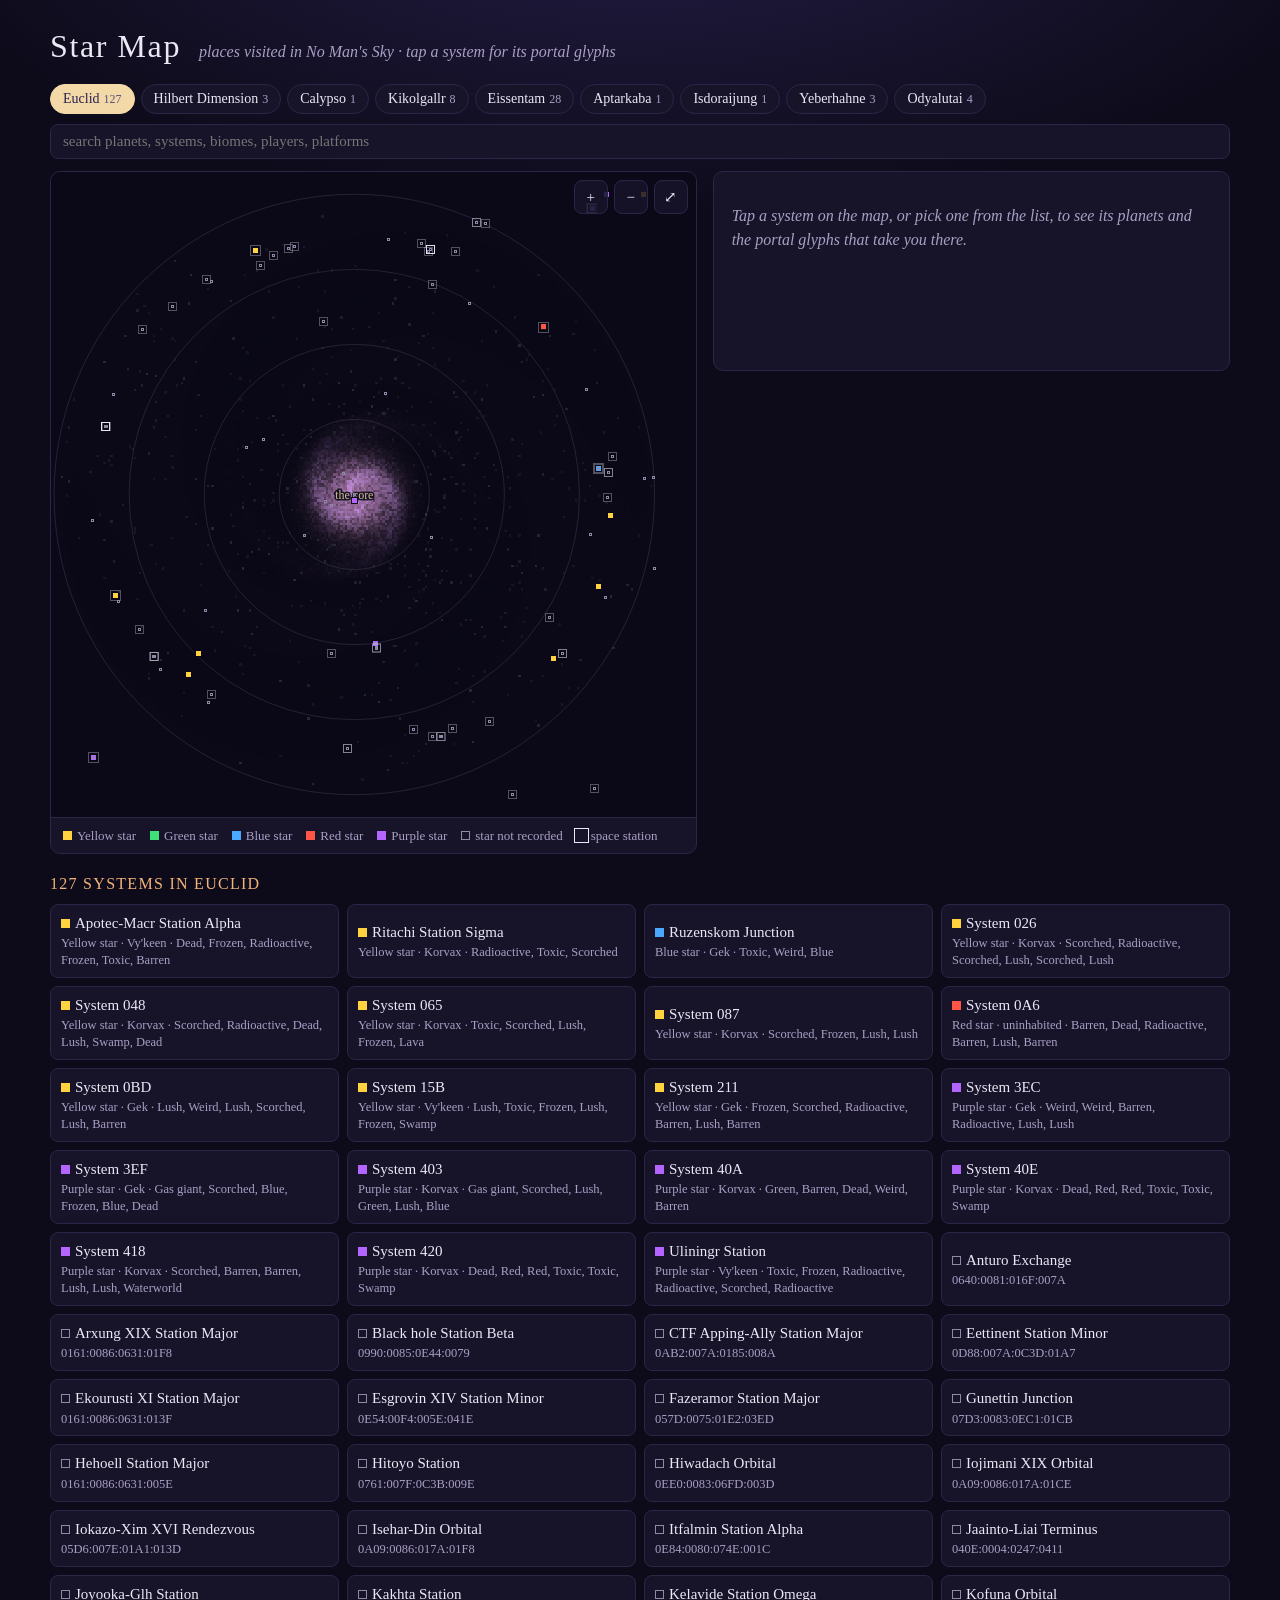
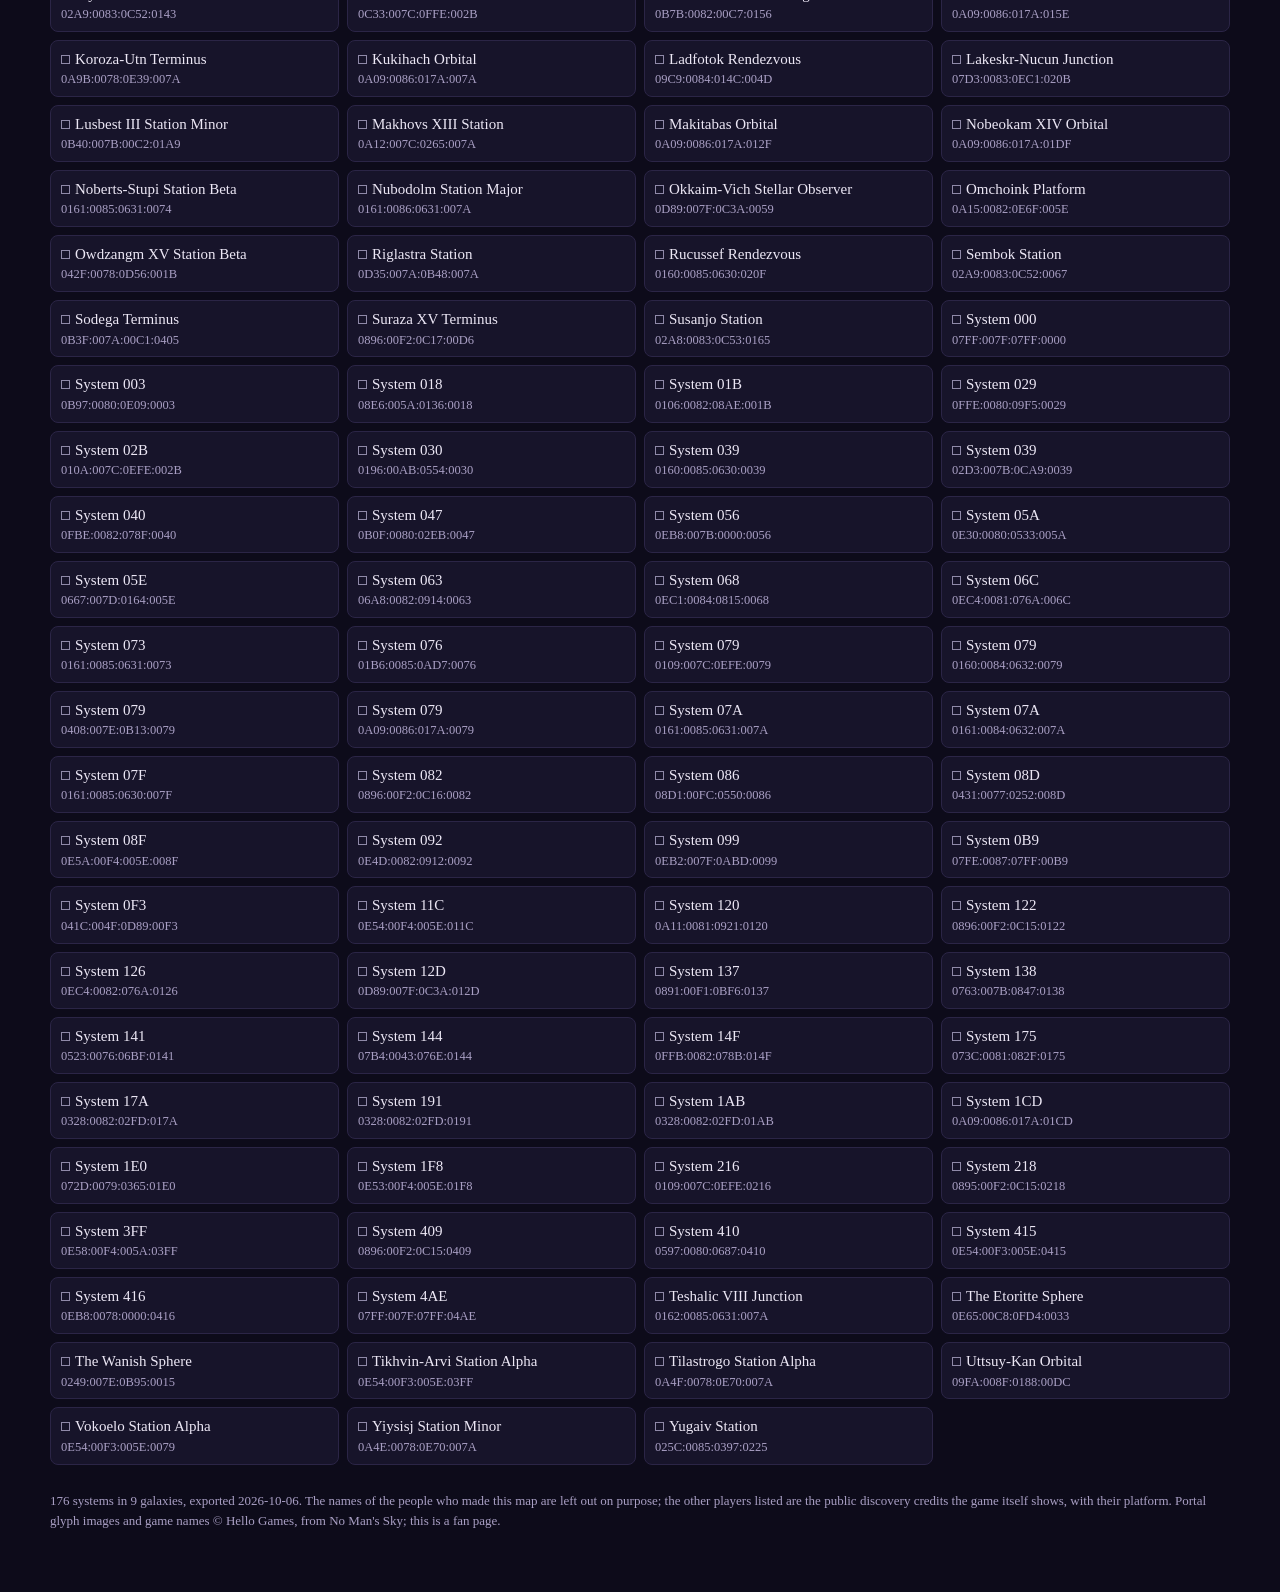
==== starmap/index.html @ 7ab8ec62 "Striker's Outpost: the site's new name, and a Star Map you can share - The site is now called Strike" ====
<!doctype html>
<html lang="en">
<head>
<meta charset="utf-8">
<meta name="viewport" content="width=device-width, initial-scale=1">
<title>Star Map</title>
<meta name="description" content="Places visited in No Man's Sky: every system's star, race, economy and planets, with portal glyphs to go there.">
<style>
  :root {
    --bg: #0d0b1a; --panel: #17142a; --panel2: #1e1a36; --line: #2b2546; --ink: #ece7f5; --muted: #a99fc4;
    --gold: #f4d9a8; --accent: #f4b37a;
  }
  * { box-sizing: border-box; }
  html { background: var(--bg); }
  body {
    margin: 0; color: var(--ink); font: 16px/1.5 Georgia, "Iowan Old Style", "Palatino Linotype", serif;
    background: radial-gradient(1200px 520px at 50% -12%, #241d45 0%, var(--bg) 62%) fixed, var(--bg);
    padding: 22px 18px 60px;
  }
  [hidden] { display: none !important; }
  a { color: var(--accent); }
  .wrap { max-width: 1180px; margin: 0 auto; }
  header { display: flex; flex-wrap: wrap; align-items: baseline; gap: 4px 18px; margin-bottom: 14px; }
  h1 { font-weight: normal; letter-spacing: 0.05em; font-size: 2rem; margin: 0; }
  .sub { color: var(--muted); font-style: italic; margin: 0; flex: 1 1 260px; }
  .toolbar { display: flex; flex-wrap: wrap; gap: 10px; align-items: center; margin-bottom: 12px; }
  .tabs { display: flex; flex-wrap: wrap; gap: 6px; }
  .tab, .chip, button.small {
    font: 14px/1 Georgia, serif; color: var(--ink); background: var(--panel); border: 1px solid var(--line);
    border-radius: 999px; padding: 7px 12px; cursor: pointer;
  }
  .tab[aria-selected="true"] { background: var(--gold); color: #2a2150; border-color: var(--gold); }
  .tab .n { color: var(--muted); font-size: 12px; margin-left: 4px; }
  .tab[aria-selected="true"] .n { color: #5b4f7d; }
  input[type="search"] {
    flex: 1 1 240px; font: 15px Georgia, serif; color: var(--ink); background: var(--panel); border: 1px solid var(--line);
    border-radius: 8px; padding: 8px 12px;
  }
  .layout { display: grid; grid-template-columns: minmax(0, 1.25fr) minmax(0, 1fr); gap: 16px; align-items: start; }
  @media (max-width: 900px) { .layout { grid-template-columns: 1fr; } }
  .mapbox { position: relative; background: var(--panel); border: 1px solid var(--line); border-radius: 10px; overflow: hidden; }
  canvas#map { display: block; width: 100%; aspect-ratio: 1 / 1; touch-action: none; cursor: grab; }
  canvas#map.dragging { cursor: grabbing; }
  .mapui { position: absolute; right: 8px; top: 8px; display: flex; gap: 6px; }
  .mapui button { font: 15px/1 Georgia, serif; width: 34px; height: 34px; border-radius: 8px; border: 1px solid var(--line);
                  background: rgba(23, 20, 42, 0.85); color: var(--ink); cursor: pointer; }
  .legend { display: flex; flex-wrap: wrap; gap: 4px 14px; padding: 8px 12px; margin: 0; font-size: 13px; color: var(--muted);
            border-top: 1px solid var(--line); }
  .dot { display: inline-block; width: 9px; height: 9px; margin-right: 5px; vertical-align: 0; }
  .ring { outline: 1px solid var(--ink); outline-offset: 2px; }
  #tip { position: absolute; pointer-events: none; font: 13px/1.3 Georgia, serif; background: rgba(13, 11, 26, 0.92);
         border: 1px solid var(--line); border-radius: 6px; padding: 4px 8px; white-space: nowrap; }
  #card { background: var(--panel); border: 1px solid var(--line); border-radius: 10px; padding: 16px 18px 18px; min-height: 200px; }
  #card h2 { font-weight: normal; font-size: 1.4rem; margin: 0 0 2px; }
  .where { color: var(--muted); font-size: 14px; margin: 0 0 12px; }
  .code { font-family: ui-monospace, Consolas, monospace; letter-spacing: 0.04em; }
  .facts { display: flex; flex-wrap: wrap; gap: 6px; margin: 0 0 14px; padding: 0; list-style: none; }
  .facts li { background: var(--panel2); border: 1px solid var(--line); border-radius: 6px; padding: 3px 9px; font-size: 14px; }
  .facts b { font-weight: normal; color: var(--muted); }
  h3 { font-weight: normal; font-size: 1rem; letter-spacing: 0.08em; text-transform: uppercase; color: var(--accent); margin: 16px 0 8px; }
  .planets { display: flex; flex-direction: column; gap: 6px; }
  .planet { display: flex; align-items: center; gap: 10px; text-align: left; width: 100%; font: 15px Georgia, serif;
            color: var(--ink); background: var(--panel2); border: 1px solid var(--line); border-radius: 8px; padding: 7px 10px; cursor: pointer; }
  .planet[aria-pressed="true"] { border-color: var(--gold); box-shadow: inset 0 0 0 1px var(--gold); }
  .planet .num { font-family: ui-monospace, Consolas, monospace; color: var(--muted); width: 1.2em; }
  .planet .pname { flex: 1; }
  .biome { font-size: 12px; border-radius: 999px; padding: 2px 8px; color: #120f22; white-space: nowrap; }
  .portal { background: #120f22; border: 1px solid var(--line); border-radius: 10px; padding: 12px; margin-top: 4px; }
  .portal .for { font-size: 14px; color: var(--muted); margin: 0 0 8px; }
  .glyphs { display: grid; grid-template-columns: repeat(12, minmax(0, 1fr)); gap: 4px; }
  .g { display: flex; flex-direction: column; align-items: center; background: #1b1733; border-radius: 6px; padding: 3px 0 2px; }
  .g img { width: 100%; max-width: 36px; aspect-ratio: 1 / 1; }
  .g span { font: 11px ui-monospace, Consolas, monospace; color: var(--muted); }
  .row { display: flex; flex-wrap: wrap; align-items: center; gap: 8px; margin-top: 10px; }
  .hex { font: 16px ui-monospace, Consolas, monospace; letter-spacing: 0.08em; color: var(--gold); }
  button.small { padding: 6px 12px; font-size: 13px; }
  button.small.primary { background: var(--gold); color: #2a2150; border-color: var(--gold); }
  .people { list-style: none; margin: 6px 0 0; padding: 0; display: flex; flex-wrap: wrap; gap: 6px; }
  .people li { display: inline-flex; align-items: center; gap: 6px; background: var(--panel2); border: 1px solid var(--line);
               border-radius: 999px; padding: 3px 4px 3px 10px; font-size: 14px; }
  .people .pn { font-style: italic; }
  .plat { font: 11px/1 ui-monospace, Consolas, monospace; border-radius: 999px; padding: 3px 7px; color: #fff; }
  .plat-steam { background: #1b5f8c; } .plat-playstation { background: #0058b0; } .plat-xbox { background: #127d12; }
  .plat-switch { background: #c4111f; } .plat-gog { background: #7a2f86; }
  .finds { color: var(--muted); font-size: 12px; padding-right: 6px; }
  .note { color: var(--muted); font-size: 13px; }
  .empty { color: var(--muted); font-style: italic; }
  .list { margin-top: 18px; }
  .list h3 { margin-top: 0; }
  .items { display: grid; grid-template-columns: repeat(auto-fill, minmax(250px, 1fr)); gap: 8px; }
  .item { text-align: left; font: 14px/1.35 Georgia, serif; color: var(--ink); background: var(--panel); border: 1px solid var(--line);
          border-radius: 8px; padding: 8px 10px; cursor: pointer; }
  .item[aria-current="true"] { border-color: var(--gold); }
  .item .t { display: block; font-size: 15px; }
  .item .m { display: block; color: var(--muted); font-size: 12.5px; margin-top: 2px; }
  footer { margin-top: 26px; color: var(--muted); font-size: 13px; line-height: 1.6; }
  #toast { position: fixed; left: 50%; bottom: 22px; transform: translateX(-50%); background: var(--gold); color: #2a2150;
           border-radius: 999px; padding: 8px 16px; font-size: 14px; opacity: 0; transition: opacity 0.3s ease; pointer-events: none; }
  .sr { position: absolute; width: 1px; height: 1px; overflow: hidden; clip: rect(0 0 0 0); white-space: nowrap; }
</style>
</head>
<body>
<div class="wrap">
  <header>
    <h1>Star Map</h1>
    <p class="sub">places visited in No Man's Sky · tap a system for its portal glyphs</p>
  </header>
  <div class="toolbar">
    <div class="tabs" id="tabs" role="tablist" aria-label="Galaxy"></div>
    <input type="search" id="q" placeholder="search planets, systems, biomes, players, platforms" aria-label="Search">
  </div>
  <div class="layout">
    <section class="mapbox" aria-label="Galaxy map">
      <canvas id="map" aria-label="Top-down map of the galaxy: each dot is a visited system. Use the list below the map to choose one with a keyboard."></canvas>
      <div class="mapui">
        <button type="button" id="zin" aria-label="Zoom in">+</button>
        <button type="button" id="zout" aria-label="Zoom out">−</button>
        <button type="button" id="fit" aria-label="Show every system">⤢</button>
      </div>
      <div id="tip" hidden></div>
      <p class="legend" id="legend"></p>
    </section>
    <aside id="card" aria-live="polite"><p class="empty">Loading the map…</p></aside>
  </div>
  <section class="list">
    <h3 id="listTitle">Systems</h3>
    <div class="items" id="items"></div>
  </section>
  <footer id="foot"></footer>
</div>
<div id="toast" role="status"></div>
<script>
"use strict";
// A Star Map for the web: the systems someone has visited in No Man's Sky, exported with their names (and their
// friends') left out. Each dot is a system; its card gives the star, the race, the economy, the planets and, for
// each planet, the twelve portal glyphs. A link can open the map on one system: #<galaxy>/<XXXX:YYYY:ZZZZ:SSSS>[/<planet>].

// ---- addresses: the same packing the game uses -------------------------------------------------------------------
// glyphs: P SSS YY ZZZ XXX - planet, system index, then the voxels Y, Z, X as two's complement (8, 12, 12 bits)
// galactic coordinates: XXXX:YYYY:ZZZZ:SSSS - the same voxels BIASED by 0x7FF / 0x7F / 0x7FF, system plain
// ==== ADDRESS BEGIN (pure; the test runs exactly this part) ====
function hexBits(v, bits) {
  const m = 2 ** bits;
  return ((((v % m) + m) % m)).toString(16).toUpperCase().padStart(bits / 4, "0");
}
function portalHex(s, planet) {
  return hexBits(planet, 4) + hexBits(s.s, 12) + hexBits(s.y, 8) + hexBits(s.z, 12) + hexBits(s.x, 12);
}
function galacticCoords(s) {
  const h4 = v => v.toString(16).toUpperCase().padStart(4, "0");
  return [h4(s.x + 0x7FF), h4(s.y + 0x7F), h4(s.z + 0x7FF), h4(s.s)].join(":");
}
function parseCoords(text) {
  const m = /^([0-9A-F]{4}):([0-9A-F]{4}):([0-9A-F]{4}):([0-9A-F]{4})$/i.exec(text || "");
  if (!m) return null;
  const v = m.slice(1).map(h => parseInt(h, 16));
  return { x: (v[0] & 0xFFF) - 0x7FF, y: (v[1] & 0xFF) - 0x7F, z: (v[2] & 0xFFF) - 0x7FF, s: v[3] & 0xFFF };
}
// ==== ADDRESS END ====

// strong, well-separated hues: the first palette's purple and its "not recorded" lavender were nearly the same colour
const STAR_COL = { Yellow: "#ffd23f", Green: "#3ee07a", Blue: "#4aa8ff", Red: "#ff5546", Purple: "#b464ff" };
const UNKNOWN_COL = "#8f89a8";        // drawn HOLLOW and smaller, so "we never read its star" cannot pass for a colour
const BIOME_COL = {
  Lush: "#86d96f", Toxic: "#c2e64e", Scorched: "#ffa25a", Radioactive: "#e2f55a", Frozen: "#aee0ff", Barren: "#d2b081",
  Dead: "#a19fae", Weird: "#ff86de", Red: "#ff7474", Green: "#74ffa2", Blue: "#74b9ff", Swamp: "#8fb878", Lava: "#ff6a3a",
  Waterworld: "#5cbcff", "Gas giant": "#e8bd86", Test: "#999999", All: "#999999",
};
const $ = id => document.getElementById(id);
let DATA = null, galaxy = 0, shown = [], selected = null, planetNo = 1, query = "";

// ---- the glyphs: the game's own pictures (glyphs/0.png ... F.png, from its UI textures), one per hex digit ----------
const GLYPH_NAMES = ["Sunset", "Bird", "Face", "Diplo", "Eclipse", "Balloon", "Boat", "Bug",
                     "Dragonfly", "Galaxy", "Voxel", "Fish", "Tent", "Rocket", "Tree", "Atlas"];
function glyphStrip(hex) {
  return '<div class="glyphs" role="img" aria-label="Portal glyphs: ' +
    [...hex].map(d => GLYPH_NAMES[parseInt(d, 16)]).join(", ") + '">' +
    [...hex].map(d => `<div class="g" title="${GLYPH_NAMES[parseInt(d, 16)]}"><img src="glyphs/${d}.png" alt=""><span>${d}</span></div>`).join("") +
    "</div>";
}

// ---- what a system is called, and what it is ----------------------------------------------------------------------
const titleOf = s => s.title || "System " + s.s.toString(16).toUpperCase().padStart(3, "0");
const esc = t => String(t).replace(/[&<>"']/g, c => ({ "&": "&amp;", "<": "&lt;", ">": "&gt;", '"': "&quot;", "'": "&#39;" }[c]));
function haystack(s) {
  return [titleOf(s), s.star, s.race, s.economy, s.wealth, s.conflict, galacticCoords(s),
          ...s.planets.flatMap(p => [p.name, p.biome]), ...s.found_by.flatMap(p => [p.name, p.on])].filter(Boolean).join(" ").toLowerCase();
}
const matches = s => !query || s._hay.includes(query);

// ---- the map ----------------------------------------------------------------------------------------------------------
const cv = $("map"), ctx = cv.getContext("2d");
let dpr = 1, view = { cx: 0, cz: 0, k: 0.12 }, backdrop = null;
function makeBackdrop(g) {          // the galaxy itself, seeded by its number: 256 x 256, one pixel per 16 voxels
  const N = 256, c = document.createElement("canvas");
  c.width = N; c.height = N;
  const im = c.getContext("2d").createImageData(N, N);
  let seed = (g + 1) * 2654435761 >>> 0;
  const rnd = () => ((seed = (seed * 1664525 + 1013904223) >>> 0) / 4294967296);
  const arms = 2 + (g % 3), twist = 3.2 + rnd() * 1.6, phase = rnd() * 6.283;
  for (let y = 0; y < N; y++) for (let x = 0; x < N; x++) {
    const u = (x - N / 2) / (N / 2), v = (y - N / 2) / (N / 2), r = Math.hypot(u, v), a = Math.atan2(v, u);
    if (r > 1.02) continue;
    const arm = Math.pow(0.5 + 0.5 * Math.cos(arms * (a - twist * Math.log(r + 0.08)) + phase), 3);
    const core = Math.exp(-((r / 0.16) ** 2));
    const k = Math.max(0, (0.22 * arm * (1 - r) + 0.9 * core) * (0.75 + 0.5 * rnd()));
    const i = (y * N + x) * 4;
    im.data[i] = 120 * k + 60 * core; im.data[i + 1] = 90 * k + 40 * core; im.data[i + 2] = 170 * k + 20 * core;
    im.data[i + 3] = Math.min(255, 255 * k * 1.4);
  }
  for (let n = 0; n < 900; n++) {     // faint scenery stars, thicker toward the core - kept DIM: at full strength they
    const r = Math.pow(rnd(), 1.6), a = rnd() * 6.283, x = Math.round(N / 2 + r * N / 2 * Math.cos(a)), y = Math.round(N / 2 + r * N / 2 * Math.sin(a));
    if (x < 0 || y < 0 || x >= N || y >= N) continue;   // were the same size as a real system and read as places visited
    const i = (y * N + x) * 4, b = 40 + 50 * rnd() ** 3;
    im.data[i] = Math.max(im.data[i], b); im.data[i + 1] = Math.max(im.data[i + 1], b); im.data[i + 2] = Math.max(im.data[i + 2], b + 14);
    im.data[i + 3] = Math.max(im.data[i + 3], 110);
  }
  c.getContext("2d").putImageData(im, 0, 0);
  return c;
}
function sizeCanvas() {                // true when the backing size changed
  dpr = Math.min(3, window.devicePixelRatio || 1);
  const r = cv.getBoundingClientRect(), w = Math.round(r.width * dpr), h = Math.round(r.height * dpr);
  // ⚠️ assigning width or height WIPES the canvas even when the value is unchanged: the first size notification
  // re-set the same size after the first paint and left the map blank for a frame (on a phone, in every screenshot)
  if (cv.width === w && cv.height === h) return false;
  cv.width = w; cv.height = h;
  return true;
}
const W = () => cv.width / dpr, H = () => cv.height / dpr;
const toScreen = (x, z) => [(x - view.cx) * view.k + W() / 2, (z - view.cz) * view.k + H() / 2];
const toWorld = (sx, sy) => [(sx - W() / 2) / view.k + view.cx, (sy - H() / 2) / view.k + view.cz];
const MIN_K = () => Math.min(W(), H()) / 4400, MAX_K = 4;
function clampView() {
  view.k = Math.min(MAX_K, Math.max(MIN_K(), view.k));
  view.cx = Math.max(-2100, Math.min(2100, view.cx)); view.cz = Math.max(-2100, Math.min(2100, view.cz));
}
let drawQueued = false;
function draw() {
  if (drawQueued) return;
  drawQueued = true;
  requestAnimationFrame(() => { drawQueued = false; paint(); });
}
function paint() {
  const w = W(), h = H();
  ctx.setTransform(dpr, 0, 0, dpr, 0, 0);
  ctx.fillStyle = "#0b0918"; ctx.fillRect(0, 0, w, h);
  if (backdrop) {                   // chunky on purpose: one pixel per 16 voxels
    const [x0, y0] = toScreen(-2048, -2048), [x1, y1] = toScreen(2048, 2048);
    ctx.imageSmoothingEnabled = false;
    ctx.globalAlpha = 0.9;
    ctx.drawImage(backdrop, x0, y0, x1 - x0, y1 - y0);
    ctx.globalAlpha = 1;
  }
  ctx.strokeStyle = "rgba(169, 159, 196, 0.16)"; ctx.lineWidth = 1;
  const [ox, oy] = toScreen(0, 0);
  for (const r of [512, 1024, 1536, 2048]) { ctx.beginPath(); ctx.arc(ox, oy, r * view.k, 0, 6.2832); ctx.stroke(); }
  ctx.font = "12px Georgia, serif"; ctx.textAlign = "center";
  if (2048 * view.k > 60) {          // outlined, or it vanishes into the core's own glow
    ctx.lineWidth = 3; ctx.strokeStyle = "rgba(11, 9, 24, 0.85)"; ctx.strokeText("the core", ox, oy + 4);
    ctx.fillStyle = "rgba(244, 217, 168, 0.85)"; ctx.fillText("the core", ox, oy + 4); ctx.lineWidth = 1;
  }
  const sz = Math.max(4, Math.min(9, 3 + view.k * 6));
  for (const s of shown) {          // dimmed first, so matches draw on top
    if (matches(s)) continue;
    const [x, y] = toScreen(s.x, s.z);
    ctx.fillStyle = "rgba(185, 176, 214, 0.25)";
    ctx.fillRect(Math.round(x - sz / 2), Math.round(y - sz / 2), sz, sz);
  }
  const dot = s => {
    const [x, y] = toScreen(s.x, s.z);
    if (x < -20 || y < -20 || x > w + 20 || y > h + 20) return;
    const col = STAR_COL[s.star];
    const d = col ? sz + 1 : sz - 1, x0 = Math.round(x - d / 2), y0 = Math.round(y - d / 2);
    if (s.station) {                  // a faint ring: 88 of 176 systems have one, so it must not outshout the colours
      ctx.strokeStyle = "rgba(236, 231, 245, 0.32)"; ctx.lineWidth = 1;
      ctx.strokeRect(x0 - 2.5, y0 - 2.5, d + 5, d + 5);
    }
    if (col) {                        // a dark edge keeps a colour readable over the glow of the core
      ctx.fillStyle = "rgba(8, 6, 18, 0.9)"; ctx.fillRect(x0 - 1, y0 - 1, d + 2, d + 2);
      ctx.fillStyle = col; ctx.fillRect(x0, y0, d, d);
    } else {
      ctx.strokeStyle = UNKNOWN_COL; ctx.lineWidth = 1; ctx.strokeRect(x0 + 0.5, y0 + 0.5, d - 1, d - 1);
    }
  };
  for (const s of shown) if (matches(s) && s !== selected) dot(s);
  // the chosen system LAST: several systems can share one spot, and drawn in list order a neighbour painted over
  // it - the brackets framed System 211 (yellow) around System 0A6's red dot
  if (selected && selected.g === galaxy) dot(selected);
  if (selected && selected.g === galaxy) {   // corner brackets round the chosen system
    const [x, y] = toScreen(selected.x, selected.z), r = sz / 2 + 7, l = 5;
    ctx.strokeStyle = "#f4d9a8"; ctx.lineWidth = 2;
    for (const [dx, dy] of [[-1, -1], [1, -1], [1, 1], [-1, 1]]) {
      ctx.beginPath(); ctx.moveTo(x + dx * r, y + dy * (r - l)); ctx.lineTo(x + dx * r, y + dy * r); ctx.lineTo(x + dx * (r - l), y + dy * r); ctx.stroke();
    }
  }
}
function fitView(list) {
  const pts = list.length ? list : [{ x: 0, z: 0 }];
  let x0 = Math.min(...pts.map(p => p.x)), x1 = Math.max(...pts.map(p => p.x));
  let z0 = Math.min(...pts.map(p => p.z)), z1 = Math.max(...pts.map(p => p.z));
  const span = Math.max(300, x1 - x0, z1 - z0) * 1.25;
  view = { cx: (x0 + x1) / 2, cz: (z0 + z1) / 2, k: Math.min(W(), H()) / span };
  clampView(); draw();
}
function systemsAt(sx, sy, radius) {
  return shown.filter(s => matches(s)).map(s => { const [x, y] = toScreen(s.x, s.z); return [Math.hypot(x - sx, y - sy), s]; })
              .filter(([d]) => d <= radius).sort((a, b) => a[0] - b[0]).map(([, s]) => s);
}
// pan with a drag, zoom with the wheel or a pinch; a tap that did not move chooses the nearest system
const pointers = new Map();
let drag = null, pinch = null;
cv.addEventListener("pointerdown", e => {
  cv.setPointerCapture(e.pointerId);
  pointers.set(e.pointerId, { x: e.offsetX, y: e.offsetY });
  if (pointers.size === 1) drag = { x: e.offsetX, y: e.offsetY, cx: view.cx, cz: view.cz, moved: false };
  if (pointers.size === 2) { const [a, b] = [...pointers.values()]; pinch = { d: Math.hypot(a.x - b.x, a.y - b.y), k: view.k }; drag = null; }
});
cv.addEventListener("pointermove", e => {
  if (pointers.has(e.pointerId)) pointers.set(e.pointerId, { x: e.offsetX, y: e.offsetY });
  if (pinch && pointers.size === 2) {
    const [a, b] = [...pointers.values()];
    const mx = (a.x + b.x) / 2, my = (a.y + b.y) / 2, [wx, wz] = toWorld(mx, my);
    view.k = pinch.k * Math.hypot(a.x - b.x, a.y - b.y) / pinch.d; clampView();
    const [nx, nz] = toWorld(mx, my); view.cx += wx - nx; view.cz += wz - nz; clampView(); draw(); return;
  }
  if (drag) {
    const dx = e.offsetX - drag.x, dy = e.offsetY - drag.y;
    if (Math.hypot(dx, dy) > 4) { drag.moved = true; cv.classList.add("dragging"); }
    if (drag.moved) { view.cx = drag.cx - dx / view.k; view.cz = drag.cz - dy / view.k; clampView(); draw(); }
    return;
  }
  if (e.pointerType === "mouse") hover(e.offsetX, e.offsetY);
});
function endPointer(e) {
  pointers.delete(e.pointerId);
  if (pointers.size < 2) pinch = null;
  if (drag && !drag.moved && e.type === "pointerup") {
    const hit = systemsAt(e.offsetX, e.offsetY, 16);
    if (hit.length) choose(hit[0], { center: false });
  }
  if (pointers.size === 0) { drag = null; cv.classList.remove("dragging"); }
}
cv.addEventListener("pointerup", endPointer);
cv.addEventListener("pointercancel", endPointer);
cv.addEventListener("pointerleave", () => { $("tip").hidden = true; });
cv.addEventListener("wheel", e => {
  e.preventDefault();
  const [wx, wz] = toWorld(e.offsetX, e.offsetY);
  view.k *= Math.exp(-e.deltaY * 0.0015); clampView();
  const [nx, nz] = toWorld(e.offsetX, e.offsetY); view.cx += wx - nx; view.cz += wz - nz; clampView(); draw();
}, { passive: false });
function zoomBy(f) { view.k *= f; clampView(); draw(); }
$("zin").onclick = () => zoomBy(1.6);
$("zout").onclick = () => zoomBy(1 / 1.6);
$("fit").onclick = () => fitView(shown.filter(matches));
function hover(x, y) {
  const hit = systemsAt(x, y, 12), tip = $("tip");
  if (!hit.length) { tip.hidden = true; return; }
  const s = hit[0];
  tip.textContent = titleOf(s) + (s.planets.length ? ` · ${s.planets.length} planets` : "") + (hit.length > 1 ? ` · +${hit.length - 1} nearby` : "");
  tip.hidden = false;
  tip.style.left = Math.min(x + 14, W() - tip.offsetWidth - 6) + "px";
  tip.style.top = Math.max(6, y - 30) + "px";
}
// a real resize repaints in the SAME frame (observers run before the browser paints), so a wiped canvas never shows
new ResizeObserver(() => { if (sizeCanvas()) { clampView(); paint(); } }).observe(cv);

// ---- choosing a system, and its card -------------------------------------------------------------------------------
function choose(s, opts = {}) {
  if (s.g !== galaxy) setGalaxy(s.g, false);
  selected = s;
  const nums = s.planets.map(p => p.n);
  planetNo = opts.planet && nums.includes(opts.planet) ? opts.planet : (nums[0] || 1);
  if (opts.center) { view.cx = s.x; view.cz = s.z; view.k = Math.max(view.k, 0.45); clampView(); }
  renderCard(); renderList(); draw();
  history.replaceState(null, "", "#" + linkFor(s, planetNo));
}
const linkFor = (s, p) => `${s.g}/${galacticCoords(s)}/${p}`;
function renderCard() {
  const s = selected, card = $("card");
  if (!s) {
    card.innerHTML = `<p class="empty">Tap a system on the map, or pick one from the list, to see its planets and the portal glyphs that take you there.</p>`;
    return;
  }
  const g = DATA.galaxies.find(x => x.g === s.g);
  const facts = [["Star", s.star], ["Race", s.race], ["Economy", s.economy], ["Wealth", s.wealth], ["Conflict", s.conflict]]
    .filter(([, v]) => v).map(([k, v]) => `<li><b>${k}</b> ${esc(v)}</li>`).join("");
  const nearby = systemsAt(...toScreen(s.x, s.z), 3).filter(o => o !== s);
  const planets = s.planets.length
    ? s.planets.map(p => `<button type="button" class="planet" data-n="${p.n}" aria-pressed="${p.n === planetNo}">
        <span class="num">${p.n}</span><span class="pname">${p.name ? esc(p.name) : "<i>unnamed</i>"}</span>
        ${p.biome ? `<span class="biome" style="background:${BIOME_COL[p.biome] || "#999"}">${esc(p.biome)}</span>` : ""}</button>`).join("")
    : `<p class="note">No planet details were recorded for this system - the glyphs below arrive at its first planet.</p>`;
  const p = s.planets.find(x => x.n === planetNo), hex = portalHex(s, planetNo);
  card.innerHTML = `
    <h2>${esc(titleOf(s))}</h2>
    <p class="where">${esc(g ? g.name : "Galaxy " + (s.g + 1))} · <span class="code">${galacticCoords(s)}</span>${s.visits ? ` · visited ${s.visits === 1 ? "once" : s.visits + " times"}` : ""}${s.station ? " · space station" : ""}</p>
    ${facts ? `<ul class="facts">${facts}</ul>` : ""}
    ${s.touching ? `<p class="note">Two planets in this system touch.</p>` : ""}
    <h3>Planets</h3>
    <div class="planets">${planets}</div>
    <h3>Portal glyphs</h3>
    <div class="portal">
      <p class="for">to ${p && p.name ? esc(p.name) : "planet " + planetNo} in ${esc(g ? g.name : "this galaxy")} - dial these at any portal in that galaxy</p>
      ${glyphStrip(hex)}
      <div class="row"><span class="hex">${hex.slice(0, 4)} ${hex.slice(4, 8)} ${hex.slice(8)}</span>
        <button type="button" class="small primary" id="copyHex">copy glyph code</button>
        <button type="button" class="small" id="copyLink">share link</button></div>
    </div>
    ${s.found_by.length ? `<h3>Players who have been here</h3>
      <p class="note">from the game's discovery records: the name each discovery was uploaded under, and their platform</p>
      <ul class="people">${s.found_by.map(p => `<li><span class="pn">${esc(p.name)}</span>${p.on ? `<span class="plat plat-${p.on.toLowerCase()}">${esc(p.on)}</span>` : ""}${p.finds > 1 ? `<span class="finds">${p.finds} finds</span>` : ""}</li>`).join("")}</ul>` : ""}
    ${nearby.length ? `<h3>Also at this spot</h3><div class="planets">${nearby.map((o, i) => `<button type="button" class="planet" data-other="${i}"><span class="pname">${esc(titleOf(o))}</span></button>`).join("")}</div>` : ""}`;
  card.querySelectorAll(".planet[data-n]").forEach(b => b.onclick = () => { planetNo = +b.dataset.n; renderCard(); history.replaceState(null, "", "#" + linkFor(s, planetNo)); });
  card.querySelectorAll(".planet[data-other]").forEach(b => b.onclick = () => choose(nearby[+b.dataset.other]));
  $("copyHex").onclick = () => copy(hex, "Glyph code copied");
  $("copyLink").onclick = () => copy(location.href.split("#")[0] + "#" + linkFor(s, planetNo), "Link copied");
}
async function copy(text, msg) {
  try { await navigator.clipboard.writeText(text); toast(msg); }
  catch (e) {                       // older browsers, or a page opened from a file
    const t = document.createElement("textarea");
    t.value = text; document.body.appendChild(t); t.select();
    let ok = false;
    try { ok = document.execCommand("copy"); } catch (e2) { ok = false; }
    t.remove();
    toast(ok ? msg : "Copy this: " + text);
  }
}
let toastTimer = 0;
function toast(msg) { const t = $("toast"); t.textContent = msg; t.style.opacity = 1; clearTimeout(toastTimer); toastTimer = setTimeout(() => { t.style.opacity = 0; }, 2200); }

// ---- the galaxy tabs and the list -------------------------------------------------------------------------------------
function setGalaxy(g, fit = true) {
  galaxy = g;
  shown = DATA.systems.filter(s => s.g === g);
  backdrop = makeBackdrop(g);
  if (selected && selected.g !== g) selected = null;
  renderTabs(); renderList();
  if (fit) fitView(shown);
  if (!selected) renderCard();
}
function renderTabs() {
  $("tabs").innerHTML = DATA.galaxies.map(x => {
    const n = query ? DATA.systems.filter(s => s.g === x.g && matches(s)).length : x.systems;
    return `<button type="button" class="tab" role="tab" data-g="${x.g}" aria-selected="${x.g === galaxy}">${esc(x.name)}<span class="n">${n}</span></button>`;
  }).join("");
  $("tabs").querySelectorAll(".tab").forEach(b => b.onclick = () => setGalaxy(+b.dataset.g));
}
function summary(s) {
  const bits = [];
  if (s.star) bits.push(s.star + " star");
  if (s.race) bits.push(s.race);
  if (s.planets.length) bits.push(s.planets.map(p => p.biome).filter(Boolean).join(", "));
  else bits.push(galacticCoords(s));
  return bits.join(" · ");
}
function renderList() {
  const list = shown.filter(matches).sort((a, b) => (b.planets.length > 0) - (a.planets.length > 0) || titleOf(a).localeCompare(titleOf(b)));
  const g = DATA.galaxies.find(x => x.g === galaxy);
  $("listTitle").textContent = `${list.length} ${list.length === 1 ? "system" : "systems"} in ${g ? g.name : "this galaxy"}${query ? ` matching "${query}"` : ""}`;
  $("items").innerHTML = list.map((s, i) => `<button type="button" class="item" data-i="${i}" aria-current="${s === selected}">
      <span class="t"><span class="dot" style="${STAR_COL[s.star] ? `background:${STAR_COL[s.star]}` : `background:transparent;outline:1px solid ${UNKNOWN_COL};outline-offset:-1px`}"></span>${esc(titleOf(s))}</span>
      <span class="m">${esc(summary(s))}</span></button>`).join("");
  $("items").querySelectorAll(".item").forEach(b => b.onclick = () => { choose(list[+b.dataset.i], { center: true }); $("map").scrollIntoView({ behavior: "smooth", block: "nearest" }); });
}
$("q").addEventListener("input", () => {
  query = $("q").value.trim().toLowerCase();
  renderTabs(); renderList(); draw();
});
function legend() {
  $("legend").innerHTML = Object.entries(STAR_COL).map(([k, c]) => `<span><span class="dot" style="background:${c}"></span>${k} star</span>`).join("") +
    `<span><span class="dot" style="background:transparent;outline:1px solid ${UNKNOWN_COL};outline-offset:-1px"></span>star not recorded</span>` +
    `<span><span class="dot ring" style="background:transparent"></span>space station</span>`;
}

// ---- start: read the data, then honour a shared link -------------------------------------------------------------------
function fromHash() {
  const parts = decodeURIComponent(location.hash.slice(1)).split("/");
  if (parts.length < 2) return false;
  const g = +parts[0], c = parseCoords(parts[1]), p = +parts[2] || 0;
  if (!c || !Number.isInteger(g)) return false;
  const s = DATA.systems.find(o => o.g === g && o.x === c.x && o.y === c.y && o.z === c.z && o.s === c.s);
  if (!s) return false;
  setGalaxy(s.g, false);
  choose(s, { center: true, planet: p });
  return true;
}
fetch("data.json").then(r => { if (!r.ok) throw new Error(r.status); return r.json(); }).then(d => {
  DATA = d;
  for (const s of DATA.systems) s._hay = haystack(s);
  legend();
  sizeCanvas();
  const first = DATA.galaxies.slice().sort((a, b) => b.systems - a.systems)[0];
  if (!fromHash()) setGalaxy(first ? first.g : 0);
  $("foot").innerHTML = `${DATA.systems.length} systems in ${DATA.galaxies.length} galaxies, exported ${esc(DATA.generated)}. ` +
    `The names of the people who made this map are left out on purpose; the other players listed are the public discovery credits the game itself shows, with their platform. ` +
    `Portal glyph images and game names © Hello Games, from No Man's Sky; this is a fan page.`;
}).catch(err => {
  $("card").innerHTML = `<p class="empty">The map's data did not load (${esc(err.message || err)}). If you opened this file directly, open it from the website instead: browsers do not let a page read files beside it.</p>`;
});
window.addEventListener("hashchange", () => { if (DATA) fromHash(); });
</script>
</body>
</html>
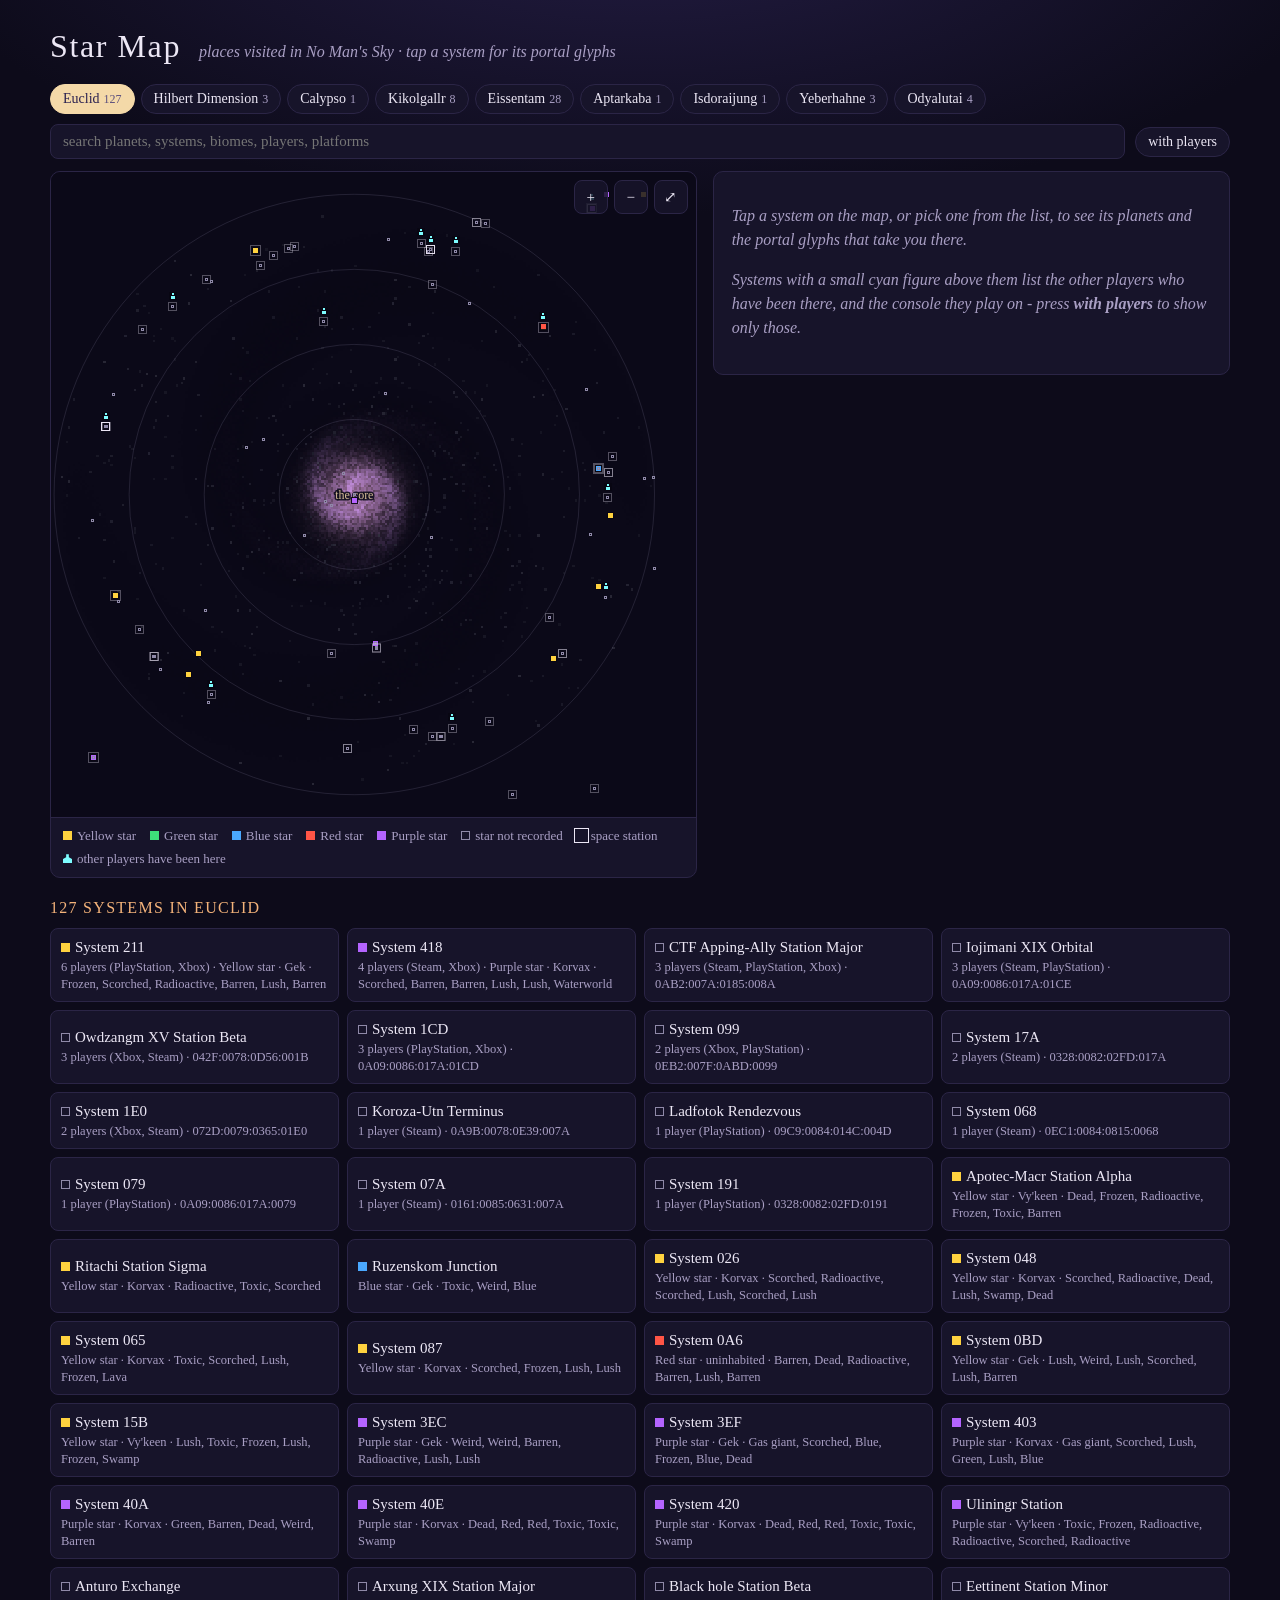
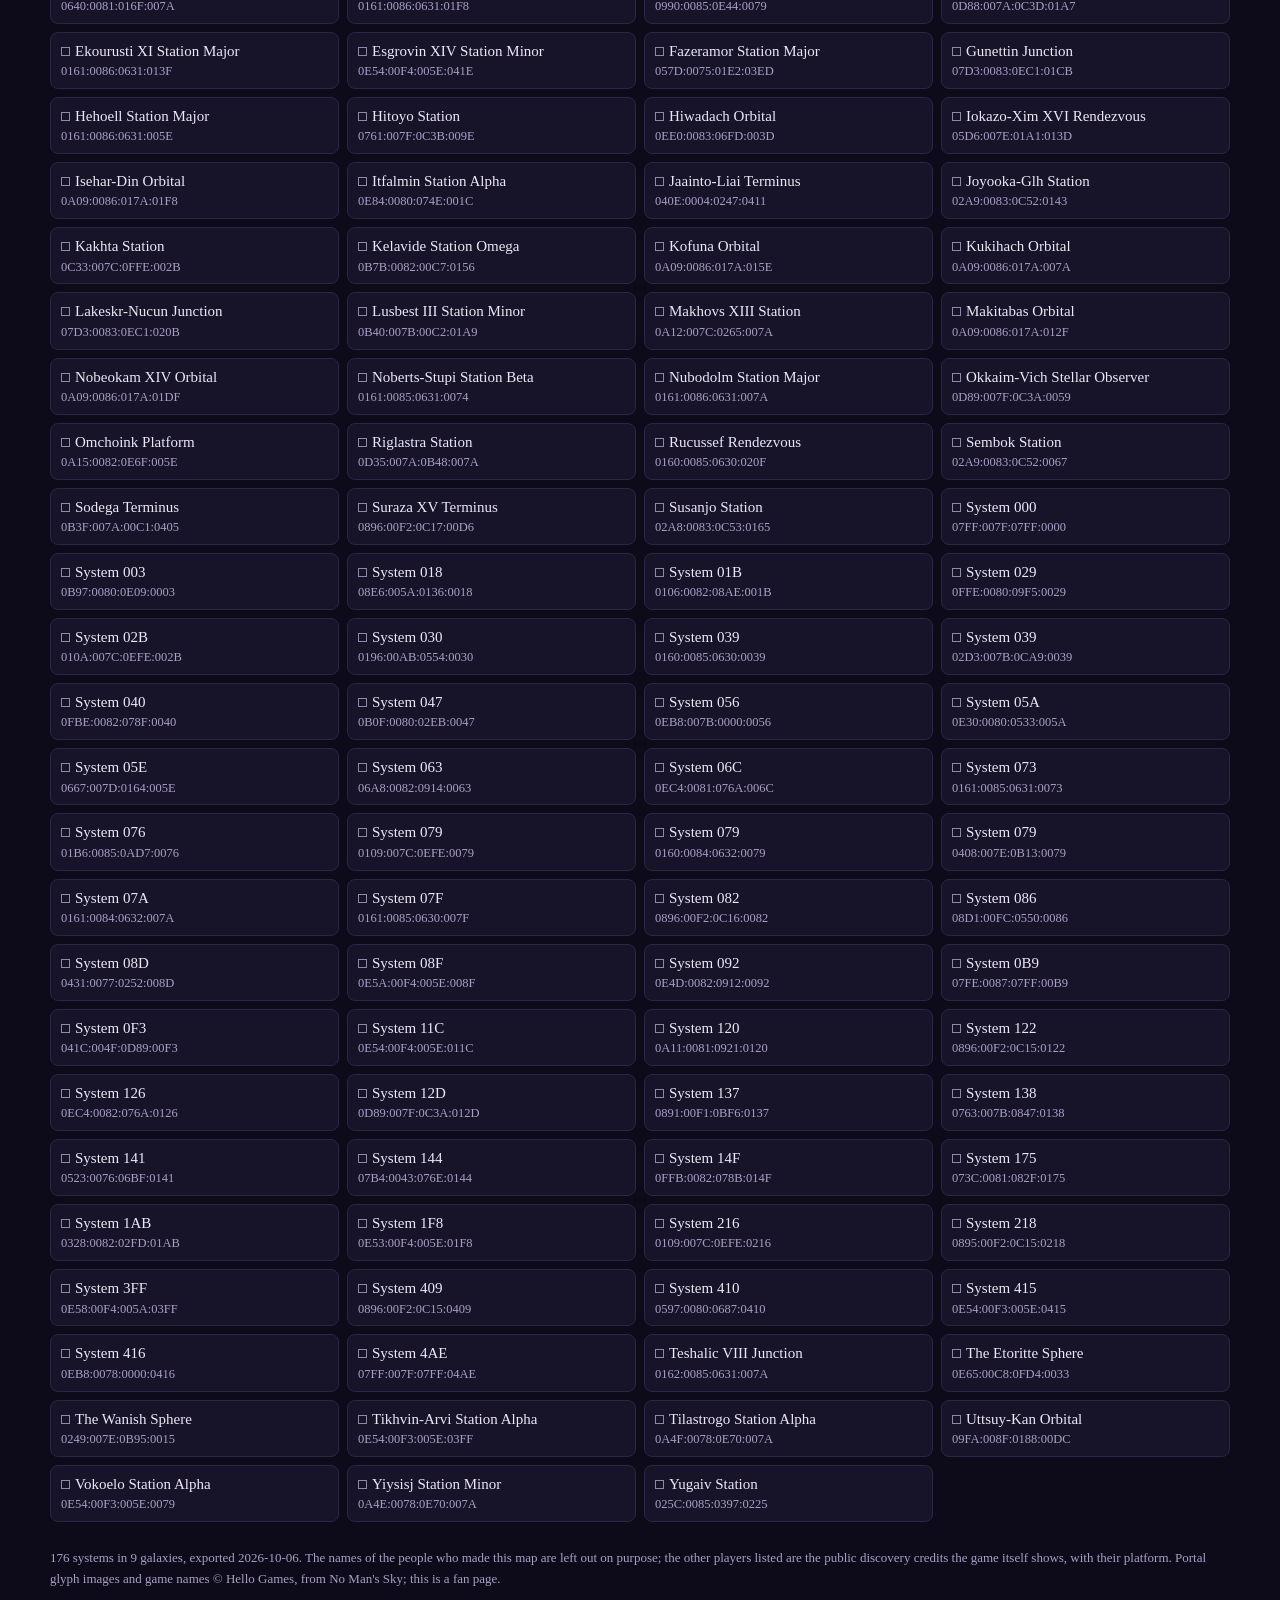
==== commit f302abdd: "Star Map: players and their consoles are easy to find - a figure over every system other players hav" ====
--- a/starmap/index.html
+++ b/starmap/index.html
@@ -29,7 +29,7 @@
     font: 14px/1 Georgia, serif; color: var(--ink); background: var(--panel); border: 1px solid var(--line);
     border-radius: 999px; padding: 7px 12px; cursor: pointer;
   }
-  .tab[aria-selected="true"] { background: var(--gold); color: #2a2150; border-color: var(--gold); }
+  .tab[aria-selected="true"], .chip[aria-pressed="true"] { background: var(--gold); color: #2a2150; border-color: var(--gold); }
   .tab .n { color: var(--muted); font-size: 12px; margin-left: 4px; }
   .tab[aria-selected="true"] .n { color: #5b4f7d; }
   input[type="search"] {
@@ -108,6 +108,7 @@
   <div class="toolbar">
     <div class="tabs" id="tabs" role="tablist" aria-label="Galaxy"></div>
     <input type="search" id="q" placeholder="search planets, systems, biomes, players, platforms" aria-label="Search">
+    <button type="button" class="chip" id="onlyPlayers" aria-pressed="false">with players</button>
   </div>
   <div class="layout">
     <section class="mapbox" aria-label="Galaxy map">
@@ -161,6 +162,7 @@
 // strong, well-separated hues: the first palette's purple and its "not recorded" lavender were nearly the same colour
 const STAR_COL = { Yellow: "#ffd23f", Green: "#3ee07a", Blue: "#4aa8ff", Red: "#ff5546", Purple: "#b464ff" };
 const UNKNOWN_COL = "#8f89a8";        // drawn HOLLOW and smaller, so "we never read its star" cannot pass for a colour
+const PEOPLE_COL = "#7dfcff";         // the little figure over systems where other players have been
 const BIOME_COL = {
   Lush: "#86d96f", Toxic: "#c2e64e", Scorched: "#ffa25a", Radioactive: "#e2f55a", Frozen: "#aee0ff", Barren: "#d2b081",
   Dead: "#a19fae", Weird: "#ff86de", Red: "#ff7474", Green: "#74ffa2", Blue: "#74b9ff", Swamp: "#8fb878", Lava: "#ff6a3a",
@@ -186,7 +188,8 @@
   return [titleOf(s), s.star, s.race, s.economy, s.wealth, s.conflict, galacticCoords(s),
           ...s.planets.flatMap(p => [p.name, p.biome]), ...s.found_by.flatMap(p => [p.name, p.on])].filter(Boolean).join(" ").toLowerCase();
 }
-const matches = s => !query || s._hay.includes(query);
+let onlyPlayers = false;
+const matches = s => (!query || s._hay.includes(query)) && (!onlyPlayers || s.found_by.length > 0);
 
 // ---- the map ----------------------------------------------------------------------------------------------------------
 const cv = $("map"), ctx = cv.getContext("2d");
@@ -284,6 +287,16 @@
     }
   };
   for (const s of shown) if (matches(s) && s !== selected) dot(s);
+  for (const s of shown) {           // a small mark above every system with players' names, so they can be found
+    if (!s.found_by.length || !matches(s)) continue;
+    const [x, y] = toScreen(s.x, s.z);
+    if (x < -20 || y < -20 || x > w + 20 || y > h + 20) continue;
+    const yy = Math.round(y - sz / 2) - 9, xx = Math.round(x);
+    ctx.fillStyle = "rgba(8, 6, 18, 0.9)"; ctx.fillRect(xx - 4, yy - 4, 8, 8);
+    ctx.fillStyle = PEOPLE_COL;
+    ctx.fillRect(xx - 1, yy - 3, 2, 2);                 // a tiny figure: a head ...
+    ctx.fillRect(xx - 2, yy, 4, 3);                     // ... and shoulders
+  }
   // the chosen system LAST: several systems can share one spot, and drawn in list order a neighbour painted over
   // it - the brackets framed System 211 (yellow) around System 0A6's red dot
   if (selected && selected.g === galaxy) dot(selected);
@@ -380,7 +393,8 @@
 function renderCard() {
   const s = selected, card = $("card");
   if (!s) {
-    card.innerHTML = `<p class="empty">Tap a system on the map, or pick one from the list, to see its planets and the portal glyphs that take you there.</p>`;
+    card.innerHTML = `<p class="empty">Tap a system on the map, or pick one from the list, to see its planets and the portal glyphs that take you there.</p>
+      <p class="empty">Systems with a small cyan figure above them list the other players who have been there, and the console they play on - press <b>with players</b> to show only those.</p>`;
     return;
   }
   const g = DATA.galaxies.find(x => x.g === s.g);
@@ -454,10 +468,15 @@
   if (s.race) bits.push(s.race);
   if (s.planets.length) bits.push(s.planets.map(p => p.biome).filter(Boolean).join(", "));
   else bits.push(galacticCoords(s));
+  if (s.found_by.length) {
+    const plats = [...new Set(s.found_by.map(p => p.on).filter(Boolean))];
+    bits.unshift(`${s.found_by.length} player${s.found_by.length === 1 ? "" : "s"}${plats.length ? " (" + plats.join(", ") + ")" : ""}`);
+  }
   return bits.join(" · ");
 }
 function renderList() {
-  const list = shown.filter(matches).sort((a, b) => (b.planets.length > 0) - (a.planets.length > 0) || titleOf(a).localeCompare(titleOf(b)));
+  const list = shown.filter(matches).sort((a, b) => b.found_by.length - a.found_by.length ||
+    (b.planets.length > 0) - (a.planets.length > 0) || titleOf(a).localeCompare(titleOf(b)));
   const g = DATA.galaxies.find(x => x.g === galaxy);
   $("listTitle").textContent = `${list.length} ${list.length === 1 ? "system" : "systems"} in ${g ? g.name : "this galaxy"}${query ? ` matching "${query}"` : ""}`;
   $("items").innerHTML = list.map((s, i) => `<button type="button" class="item" data-i="${i}" aria-current="${s === selected}">
@@ -469,10 +488,16 @@
   query = $("q").value.trim().toLowerCase();
   renderTabs(); renderList(); draw();
 });
+$("onlyPlayers").addEventListener("click", () => {
+  onlyPlayers = !onlyPlayers;
+  $("onlyPlayers").setAttribute("aria-pressed", String(onlyPlayers));
+  renderTabs(); renderList(); draw();
+});
 function legend() {
   $("legend").innerHTML = Object.entries(STAR_COL).map(([k, c]) => `<span><span class="dot" style="background:${c}"></span>${k} star</span>`).join("") +
     `<span><span class="dot" style="background:transparent;outline:1px solid ${UNKNOWN_COL};outline-offset:-1px"></span>star not recorded</span>` +
-    `<span><span class="dot ring" style="background:transparent"></span>space station</span>`;
+    `<span><span class="dot ring" style="background:transparent"></span>space station</span>` +
+    `<span><span class="dot" style="background:${PEOPLE_COL};clip-path:polygon(35% 0,65% 0,65% 35%,100% 55%,100% 100%,0 100%,0 55%,35% 35%)"></span>other players have been here</span>`;
 }
 
 // ---- start: read the data, then honour a shared link -------------------------------------------------------------------
